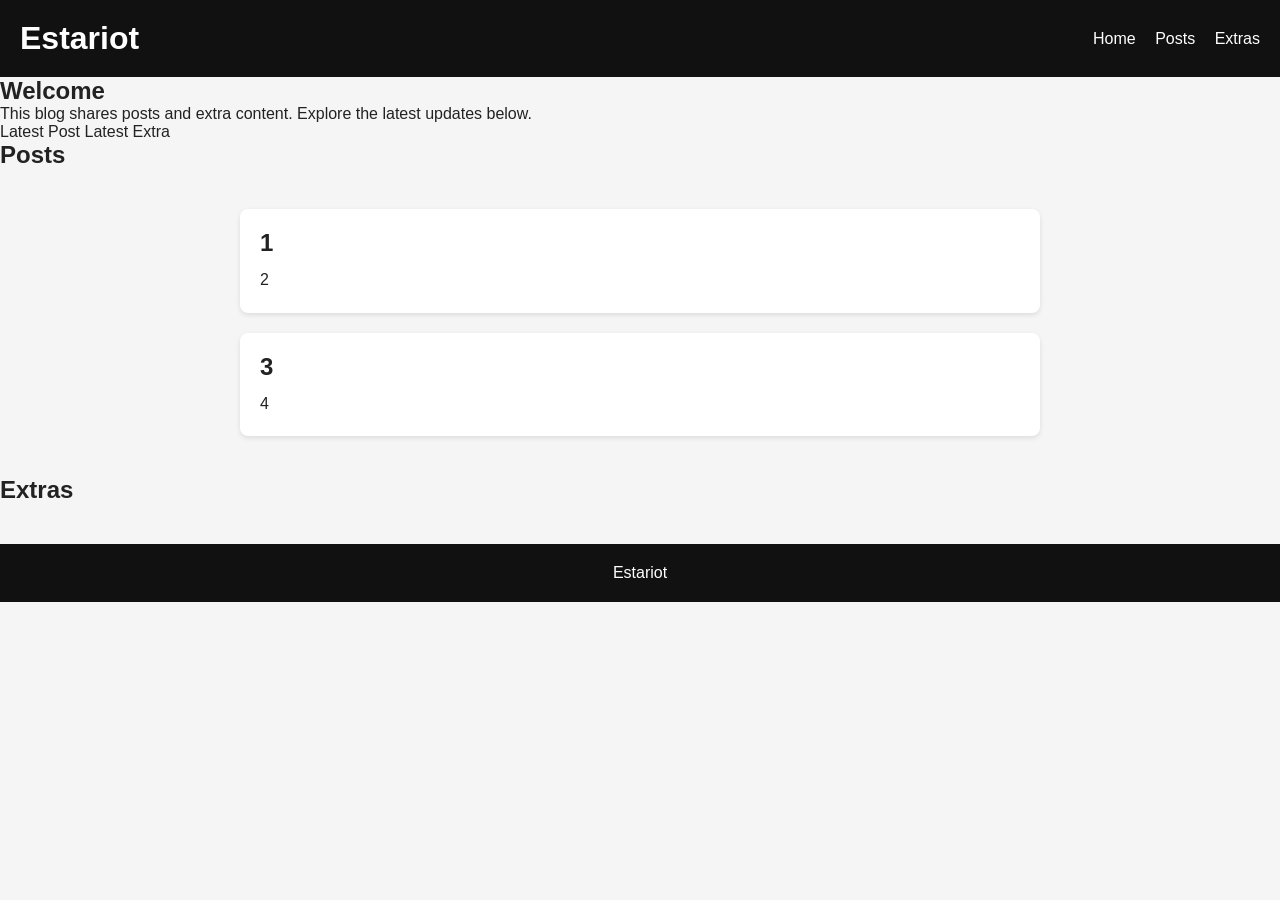
==== index.html @ 78c4cca5 "Update index.html" ====
<!DOCTYPE html>
<html lang="en">
<head>
    <meta charset="UTF-8" />
    <meta name="viewport" content="width=device-width, initial-scale=1.0" />
    <title>My Blog</title>
    <link rel="stylesheet" href="style.css" />
</head>
<body>
    <header>
        <h1>Estariot</h1>
        <nav>
            <a href="#home">Home</a>
            <a href="#posts">Posts</a>
            <a href="#extras">Extras</a>
        </nav>
    </header>

    <main>
        <section id="home" class="home-intro">
            <h2>Welcome</h2>
            <p>This blog shares posts and extra content. Explore the latest updates below.</p>
            <div class="intro-buttons">
                <a class="btn" id="latest-post-btn">Latest Post</a>
                <a class="btn" id="latest-extra-btn">Latest Extra</a>
            </div>
        </section>

        <section id="posts" class="content-section">
            <h2>Posts</h2>
            <div id="posts-container"></div>
        </section>

        <section id="extras" class="content-section">
            <h2>Extras</h2>
            <div id="extras-container"></div>
        </section>
    </main>

    <footer>
        <p>Estariot</p>
    </footer>

    <script src="script.js"></script>
</body>
</html>
---- style.css ----
* {
    margin: 0;
    padding: 0;
    box-sizing: border-box;
    font-family: Arial, sans-serif;
}

body {
    background: #f5f5f5;
    color: #222;
}

header {
    background: #111;
    color: #fff;
    padding: 20px;
    display: flex;
    justify-content: space-between;
    align-items: center;
}

header nav a {
    color: #fff;
    margin-left: 15px;
    text-decoration: none;
}

header nav a:hover {
    text-decoration: underline;
}

#posts-container {
    width: 90%;
    max-width: 800px;
    margin: 40px auto;
}

.post {
    background: #fff;
    padding: 20px;
    margin-bottom: 20px;
    border-radius: 8px;
    box-shadow: 0 2px 5px rgba(0,0,0,0.1);
}

.post h2 {
    margin-bottom: 10px;
}

.post p {
    line-height: 1.6;
}

footer {
    text-align: center;
    padding: 20px;
    margin-top: 40px;
    background: #111;
    color: #fff;
}
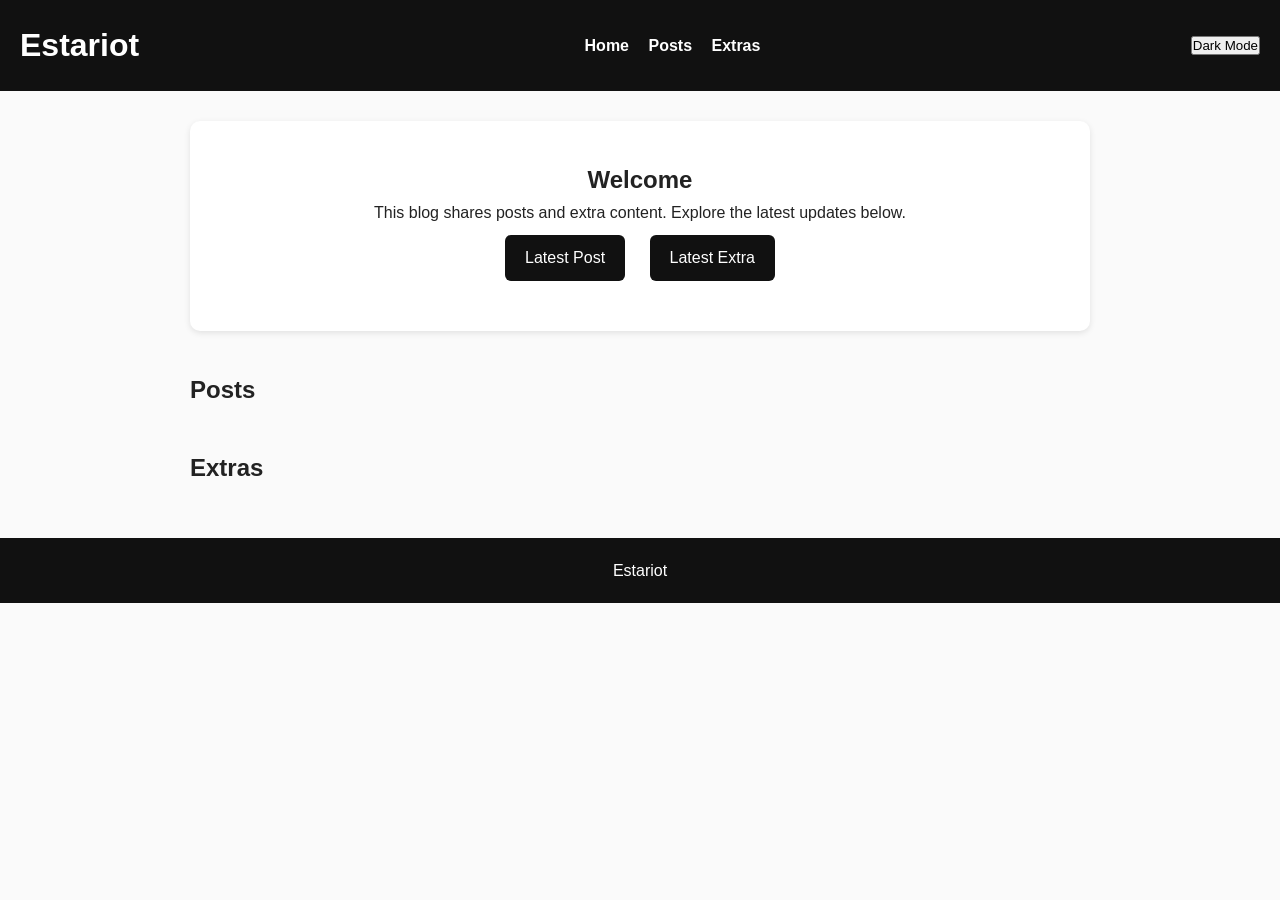
==== commit 748d1d93: "Update index.html" ====
--- a/index.html
+++ b/index.html
@@ -3,10 +3,10 @@
 <head>
     <meta charset="UTF-8" />
     <meta name="viewport" content="width=device-width, initial-scale=1.0" />
-    <title>My Blog</title>
+    <title>Estariot</title>
     <link rel="stylesheet" href="style.css" />
 </head>
-<body>
+<body data-theme="light">
     <header>
         <h1>Estariot</h1>
         <nav>
@@ -14,6 +14,9 @@
             <a href="#posts">Posts</a>
             <a href="#extras">Extras</a>
         </nav>
+
+        <!-- 🌗 Theme Toggle Button -->
+        <button id="theme-toggle" class="theme-btn">Dark Mode</button>
     </header>
 
     <main>
--- a/style.css
+++ b/style.css
@@ -1,3 +1,4 @@
+/* Reset + simple blog layout */
 * {
     margin: 0;
     padding: 0;
@@ -6,8 +7,9 @@
 }
 
 body {
-    background: #f5f5f5;
+    background: #fafafa;
     color: #222;
+    line-height: 1.6;
 }
 
 header {
@@ -23,39 +25,60 @@
     color: #fff;
     margin-left: 15px;
     text-decoration: none;
+    font-weight: bold;
 }
 
 header nav a:hover {
     text-decoration: underline;
 }
 
-#posts-container {
+main {
     width: 90%;
-    max-width: 800px;
-    margin: 40px auto;
+    max-width: 900px;
+    margin: 30px auto;
 }
 
-.post {
-    background: #fff;
-    padding: 20px;
-    margin-bottom: 20px;
-    border-radius: 8px;
+.home-intro {
+    background: white;
+    padding: 40px;
+    text-align: center;
+    border-radius: 10px;
+    box-shadow: 0 2px 6px rgba(0,0,0,0.1);
+}
+
+.btn {
+    display: inline-block;
+    background: #111;
+    color: #fff;
+    padding: 10px 20px;
+    margin: 10px;
+    text-decoration: none;
+    border-radius: 6px;
+    transition: 0.2s;
+}
+
+.btn:hover {
+    background: #333;
+}
+
+.content-section {
+    margin-top: 40px;
+}
+
+.post, .extra {
+    background: white;
+    padding: 25px;
+    margin-bottom: 25px;
+    border-radius: 10px;
     box-shadow: 0 2px 5px rgba(0,0,0,0.1);
 }
 
-.post h2 {
-    margin-bottom: 10px;
+footer {
+    margin-top: 50px;
+    background: #111;
+    color: #fff;
+    padding: 20px;
+    text-align: center;
 }
 
-.post p {
-    line-height: 1.6;
-}
 
-footer {
-    text-align: center;
-    padding: 20px;
-    margin-top: 40px;
-    background: #111;
-    color: #fff;
-}
-
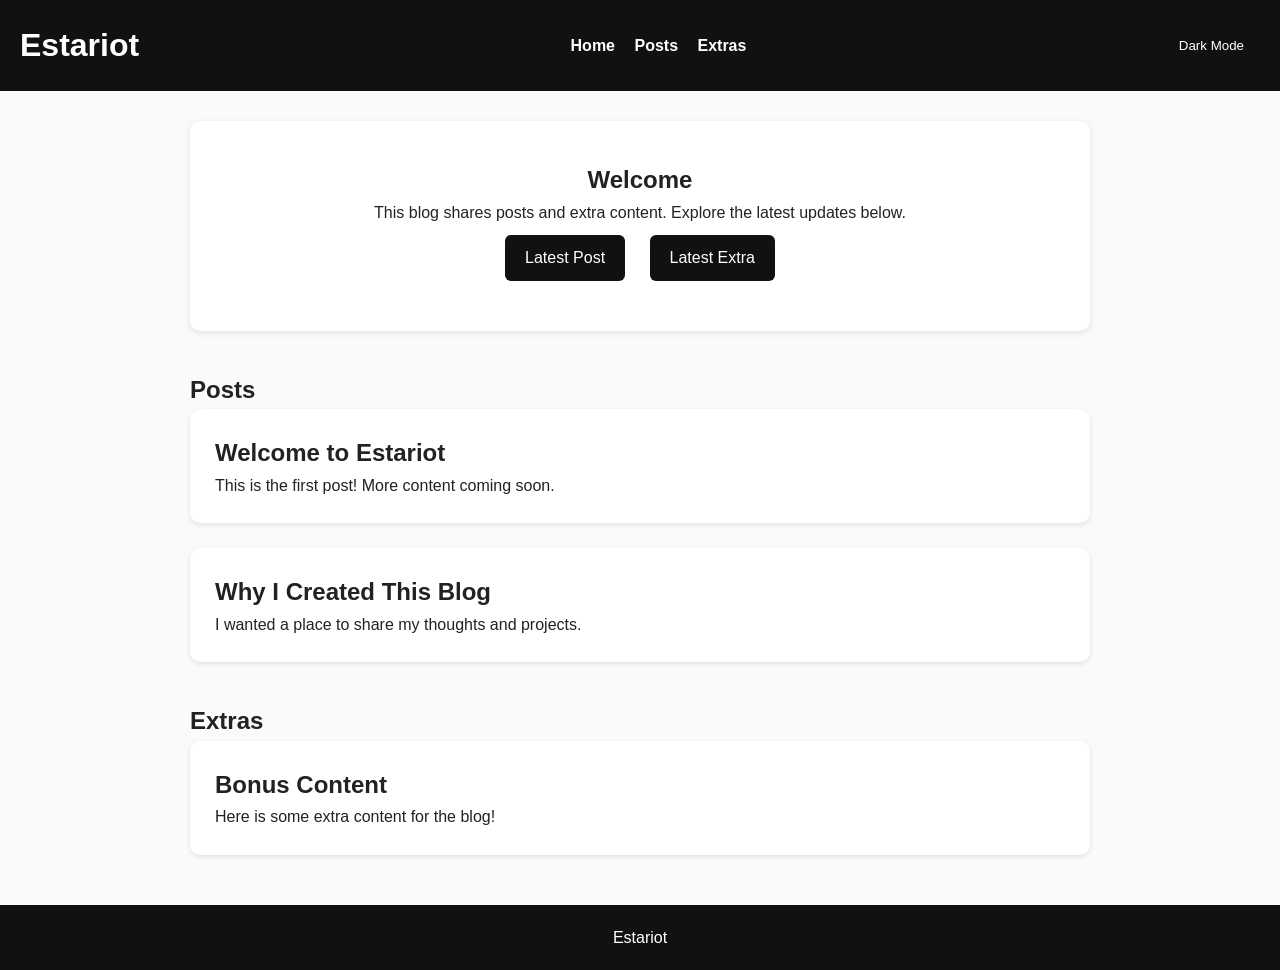
==== commit c893731d: "Update index.html" ====
--- a/index.html
+++ b/index.html
@@ -14,8 +14,6 @@
             <a href="#posts">Posts</a>
             <a href="#extras">Extras</a>
         </nav>
-
-        <!-- 🌗 Theme Toggle Button -->
         <button id="theme-toggle" class="theme-btn">Dark Mode</button>
     </header>
 
--- a/style.css
+++ b/style.css
@@ -1,4 +1,4 @@
-/* Reset + simple blog layout */
+
 * {
     margin: 0;
     padding: 0;
@@ -6,15 +6,37 @@
     font-family: Arial, sans-serif;
 }
 
+:root {
+    --bg-color: #fafafa;
+    --text-color: #222;
+    --header-bg: #111;
+    --header-text: #fff;
+    --btn-bg: #111;
+    --btn-text: #fff;
+    --btn-hover: #333;
+    --post-bg: #fff;
+}
+
+[data-theme="dark"] {
+    --bg-color: #121212;
+    --text-color: #eee;
+    --header-bg: #222;
+    --header-text: #fff;
+    --btn-bg: #444;
+    --btn-text: #fff;
+    --btn-hover: #666;
+    --post-bg: #1e1e1e;
+}
+
 body {
-    background: #fafafa;
-    color: #222;
+    background: var(--bg-color);
+    color: var(--text-color);
     line-height: 1.6;
 }
 
 header {
-    background: #111;
-    color: #fff;
+    background: var(--header-bg);
+    color: var(--header-text);
     padding: 20px;
     display: flex;
     justify-content: space-between;
@@ -22,7 +44,7 @@
 }
 
 header nav a {
-    color: #fff;
+    color: var(--header-text);
     margin-left: 15px;
     text-decoration: none;
     font-weight: bold;
@@ -32,6 +54,20 @@
     text-decoration: underline;
 }
 
+.theme-btn {
+    background: var(--btn-bg);
+    color: var(--btn-text);
+    border: none;
+    padding: 8px 16px;
+    border-radius: 6px;
+    cursor: pointer;
+    transition: 0.2s;
+}
+
+.theme-btn:hover {
+    background: var(--btn-hover);
+}
+
 main {
     width: 90%;
     max-width: 900px;
@@ -39,7 +75,7 @@
 }
 
 .home-intro {
-    background: white;
+    background: var(--post-bg);
     padding: 40px;
     text-align: center;
     border-radius: 10px;
@@ -48,8 +84,8 @@
 
 .btn {
     display: inline-block;
-    background: #111;
-    color: #fff;
+    background: var(--btn-bg);
+    color: var(--btn-text);
     padding: 10px 20px;
     margin: 10px;
     text-decoration: none;
@@ -58,7 +94,7 @@
 }
 
 .btn:hover {
-    background: #333;
+    background: var(--btn-hover);
 }
 
 .content-section {
@@ -66,7 +102,7 @@
 }
 
 .post, .extra {
-    background: white;
+    background: var(--post-bg);
     padding: 25px;
     margin-bottom: 25px;
     border-radius: 10px;
@@ -75,10 +111,8 @@
 
 footer {
     margin-top: 50px;
-    background: #111;
-    color: #fff;
+    background: var(--header-bg);
+    color: var(--header-text);
     padding: 20px;
     text-align: center;
 }
-
-
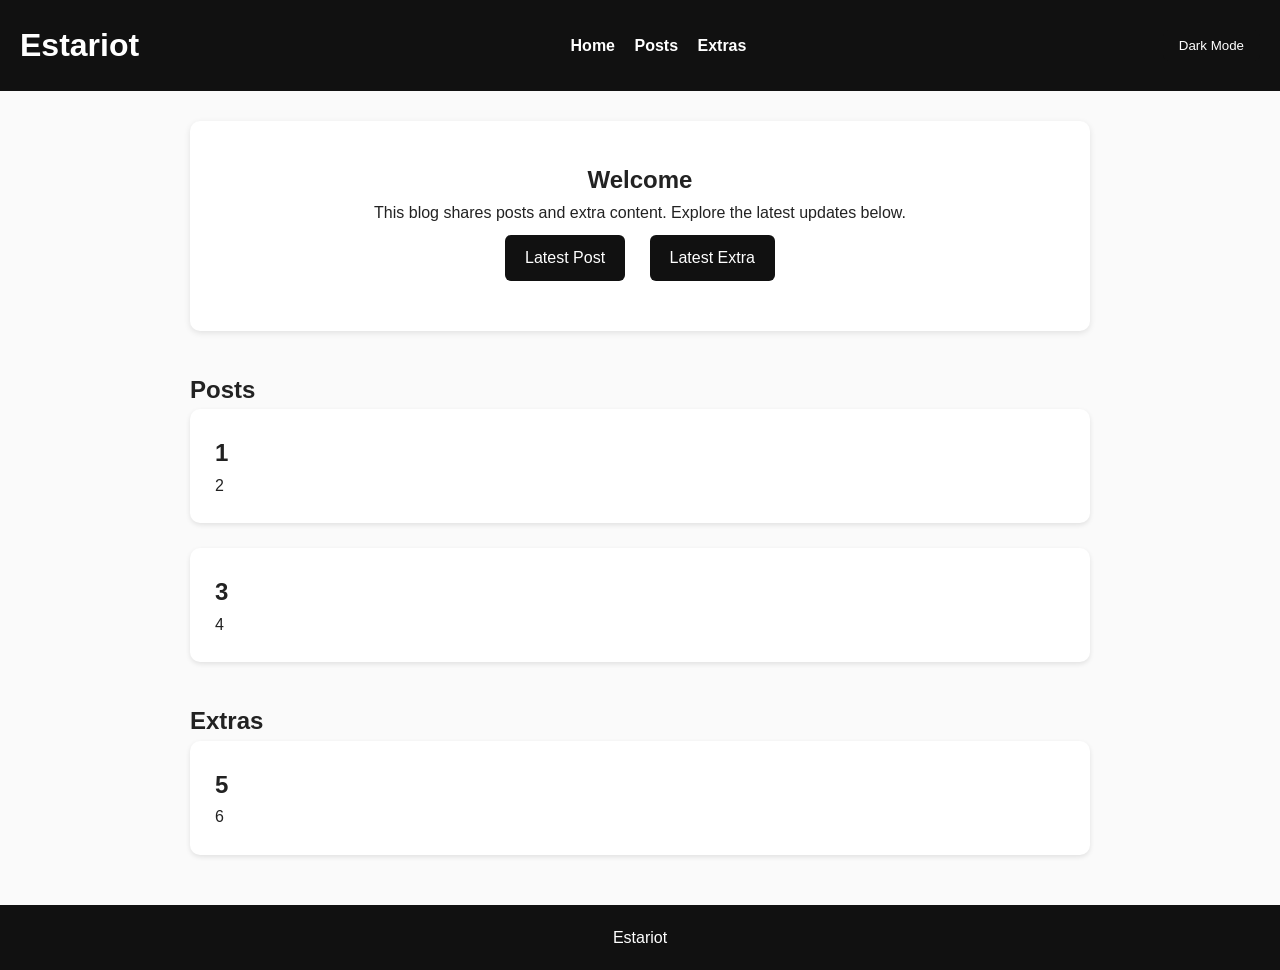
==== commit 6f7c48da: "Update index.html" ====
--- a/index.html
+++ b/index.html
@@ -10,8 +10,8 @@
     <header>
         <h1>Estariot</h1>
         <nav>
-            <a href="#home">Home</a>
-            <a href="#posts">Posts</a>
+            <a href="index.html">Home</a>
+            <a href="posts.html">Posts</a>
             <a href="#extras">Extras</a>
         </nav>
         <button id="theme-toggle" class="theme-btn">Dark Mode</button>
@@ -22,7 +22,7 @@
             <h2>Welcome</h2>
             <p>This blog shares posts and extra content. Explore the latest updates below.</p>
             <div class="intro-buttons">
-                <a class="btn" id="latest-post-btn">Latest Post</a>
+                <a class="btn" id="latest-post-btn" href="posts.html">Latest Post</a>
                 <a class="btn" id="latest-extra-btn">Latest Extra</a>
             </div>
         </section>
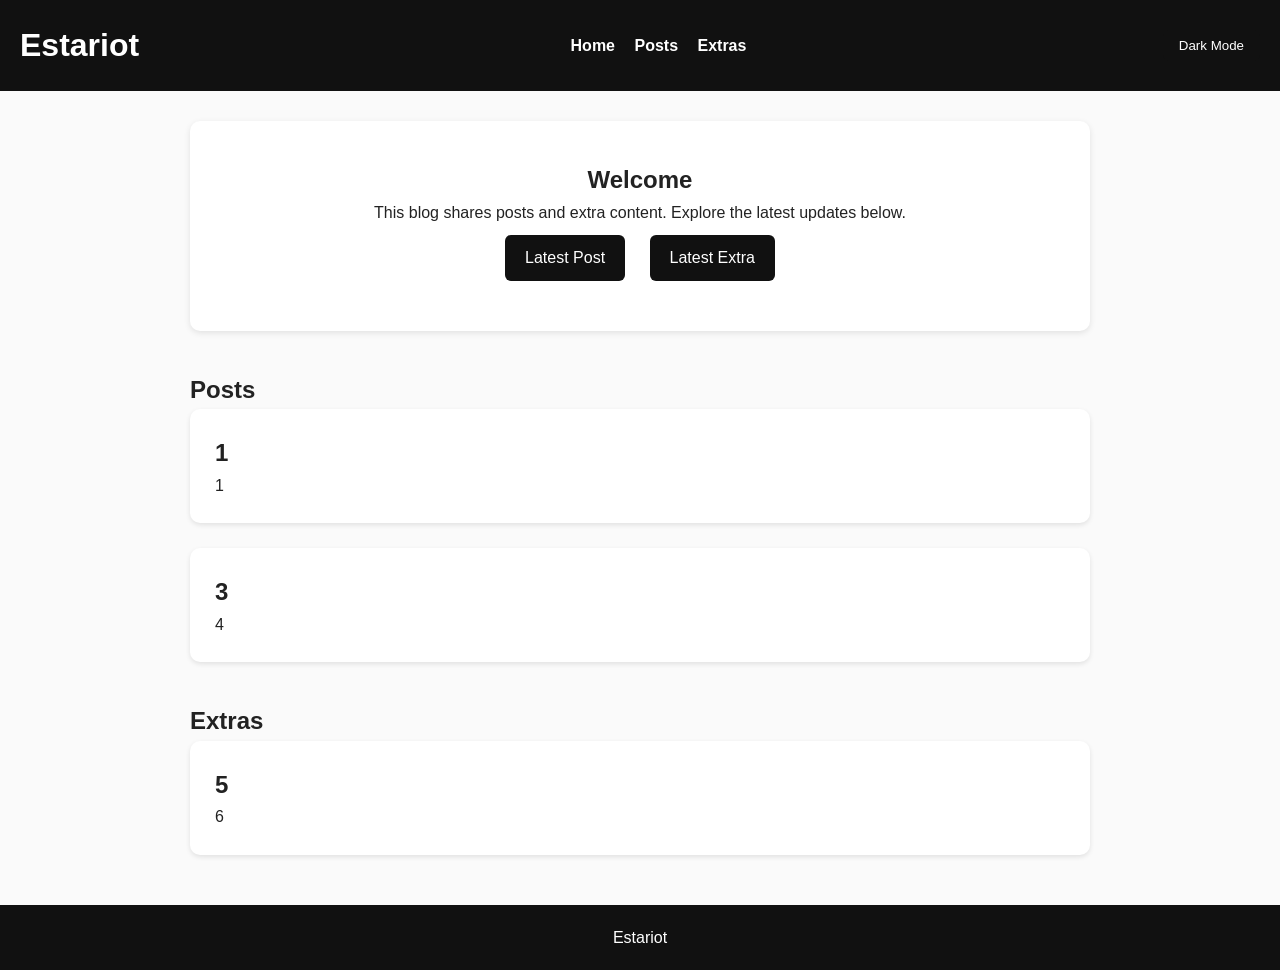
==== commit e06aa398: "Update index.html" ====
--- a/index.html
+++ b/index.html
@@ -12,7 +12,7 @@
         <nav>
             <a href="index.html">Home</a>
             <a href="posts.html">Posts</a>
-            <a href="#extras">Extras</a>
+            <a href="extras.html">Extras</a>
         </nav>
         <button id="theme-toggle" class="theme-btn">Dark Mode</button>
     </header>
@@ -23,7 +23,7 @@
             <p>This blog shares posts and extra content. Explore the latest updates below.</p>
             <div class="intro-buttons">
                 <a class="btn" id="latest-post-btn" href="posts.html">Latest Post</a>
-                <a class="btn" id="latest-extra-btn">Latest Extra</a>
+                <a class="btn" id="latest-extra-btn" href="extras.html">Latest Extra</a>
             </div>
         </section>
 
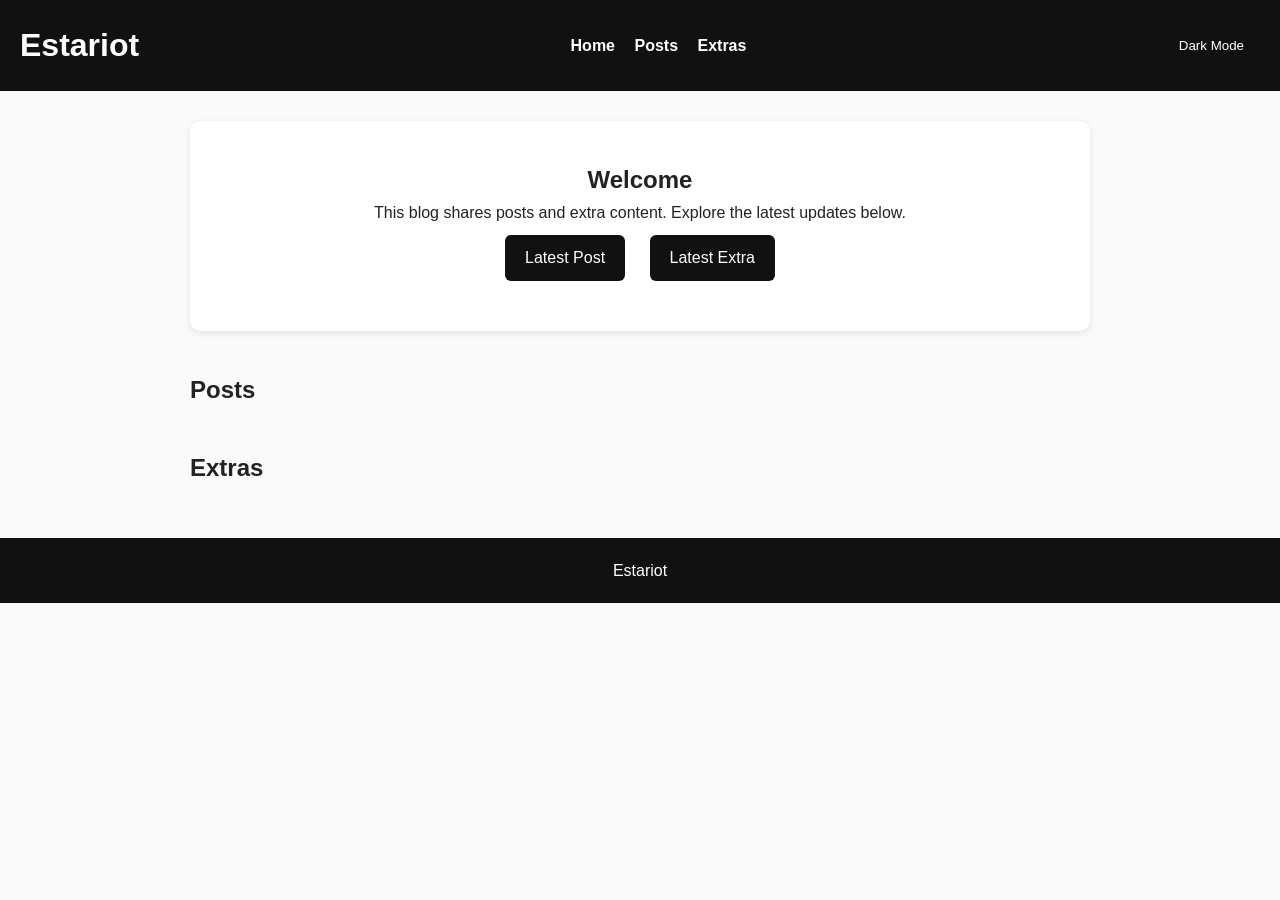
==== commit a0d3b8c5: "Update index.html" ====
--- a/index.html
+++ b/index.html
@@ -29,12 +29,12 @@
 
         <section id="posts" class="content-section">
             <h2>Posts</h2>
-            <div id="posts-container"></div>
+            <div id="latest-posts"></div>
         </section>
 
         <section id="extras" class="content-section">
             <h2>Extras</h2>
-            <div id="extras-container"></div>
+            <div id="latest-extras"></div>
         </section>
     </main>
 
